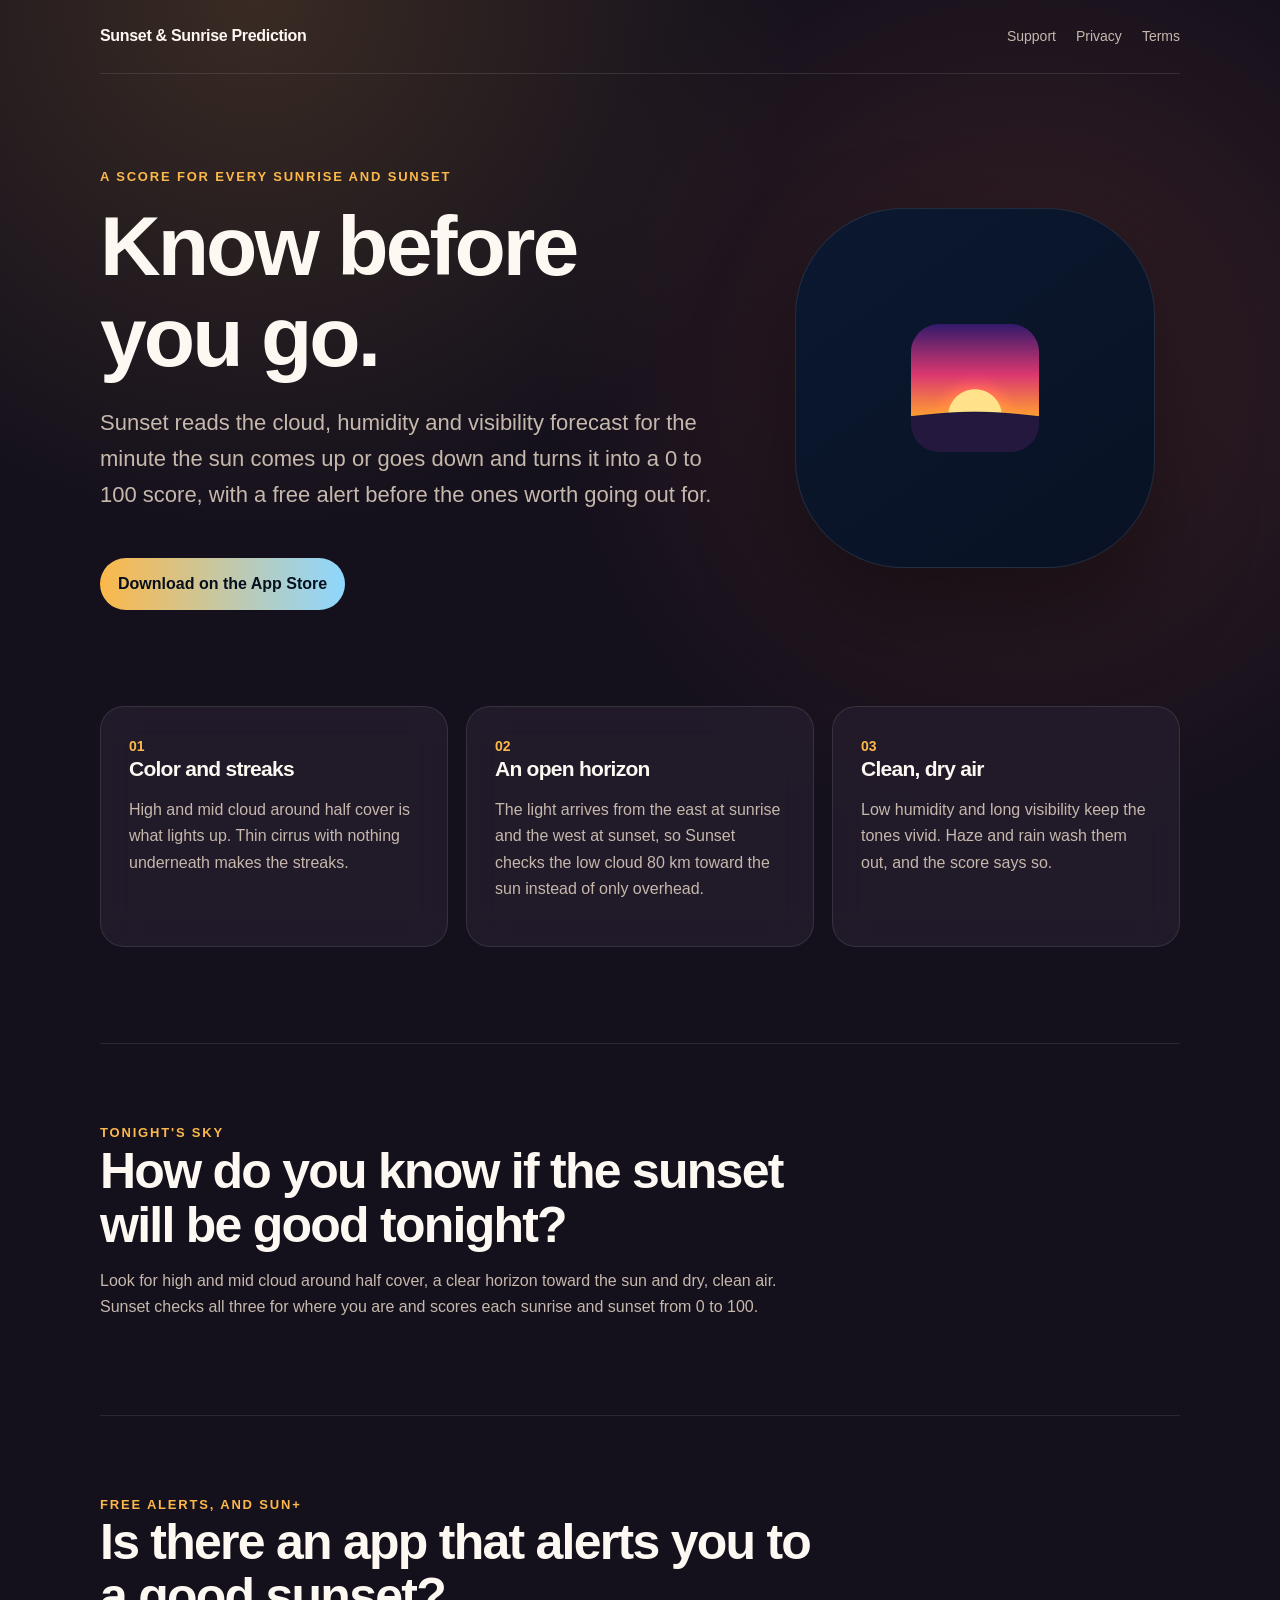
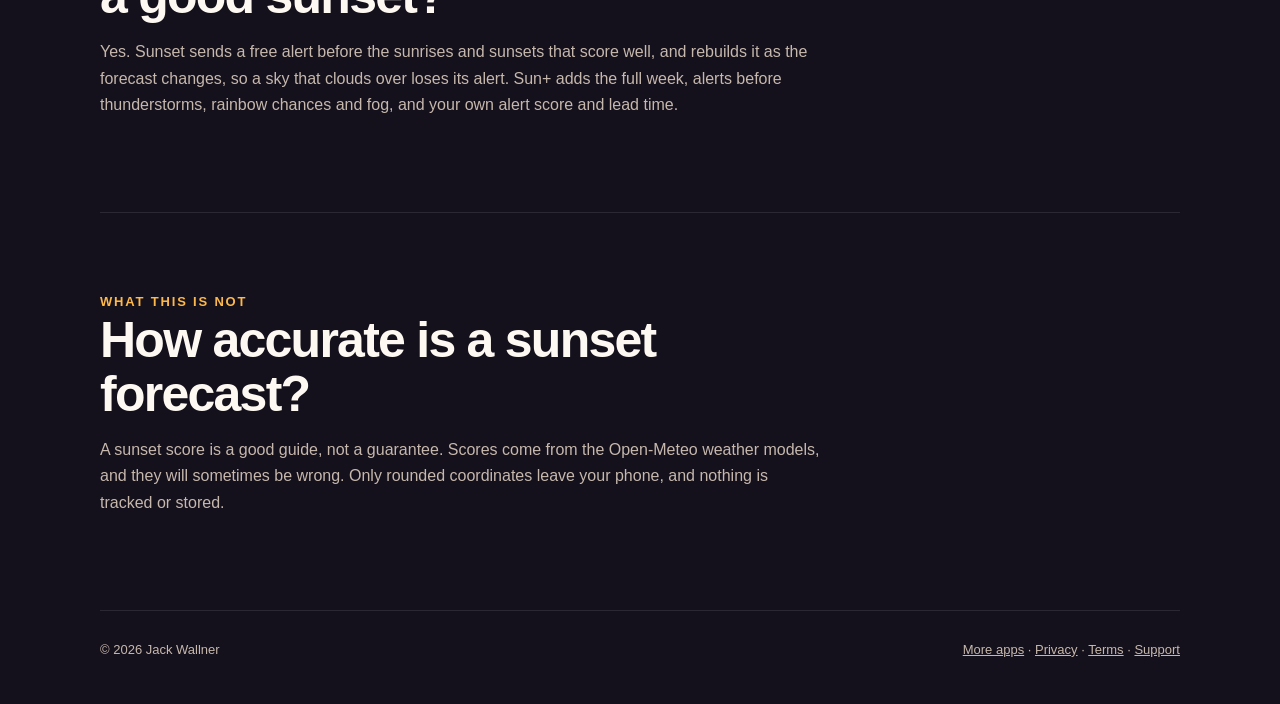
==== docs/index.html @ efdd3965 "feat(site): markdown copies, llms.txt and question H2s for AI search" ====
<!doctype html>
<html lang="en">
  <head>
    <meta charset="utf-8" />
    <meta name="viewport" content="width=device-width, initial-scale=1" />
    <title>Sunset &amp; Sunrise Prediction: Sky Quality Forecast</title>
    <meta name="description" content="Sunset &amp; Sunrise Prediction scores every sunrise and sunset from 0 to 100 using the cloud, humidity and visibility forecast, with a free alert before the good ones." />
    <meta name="robots" content="index, follow, max-image-preview:large" />
    <link rel="icon" type="image/png" sizes="256x256" href="icon_256.png" />
    <link rel="apple-touch-icon" href="icon_256.png" />
    <link rel="canonical" href="https://jackwallner.com/ios/sunset/" />
    <script>if(location.hostname==="jackwallner.github.io"){var c=document.querySelector('link[rel="canonical"]');if(c&&c.href.indexOf("https://jackwallner.com/")===0)location.replace(c.href)}</script>
    <meta name="apple-itunes-app" content="app-id=6821025282" />
    <meta property="og:title" content="Sunset &amp; Sunrise Prediction" />
    <meta property="og:description" content="Sunset &amp; Sunrise Prediction scores every sunrise and sunset from 0 to 100 using the cloud, humidity and visibility forecast, with a free alert before the good ones." />
    <meta property="og:type" content="website" />
    <meta property="og:url" content="https://jackwallner.com/ios/sunset/" />
    <meta property="og:image" content="https://jackwallner.github.io/sunset/icon_256.png" />
    <meta property="og:video" content="https://jackwallner.github.io/sunset/preview.mp4" />
    <meta property="og:video:secure_url" content="https://jackwallner.github.io/sunset/preview.mp4" />
    <meta property="og:video:type" content="video/mp4" />
    <meta property="og:video:width" content="886" />
    <meta property="og:video:height" content="1920" />
    <meta property="og:site_name" content="Jack Wallner" />
    <meta name="twitter:card" content="summary" />
    <script type="application/ld+json">
{
  "@context": "https://schema.org",
  "@graph": [
    {
      "@type": "MobileApplication",
      "@id": "https://jackwallner.com/ios/sunset/#app",
      "name": "Sunset & Sunrise Prediction",
      "alternateName": "Sunset",
      "description": "Sunset & Sunrise Prediction scores every sunrise and sunset from 0 to 100 using the cloud, humidity and visibility forecast, with a free alert before the good ones.",
      "applicationCategory": "WeatherApplication",
      "operatingSystem": "iOS 17.0 or later",
      "url": "https://jackwallner.com/ios/sunset/",
      "downloadUrl": "https://apps.apple.com/us/app/id6821025282",
      "installUrl": "https://apps.apple.com/us/app/id6821025282",
      "sameAs": "https://apps.apple.com/us/app/id6821025282",
      "image": "https://jackwallner.github.io/sunset/icon_256.png",
      "offers": {
        "@type": "Offer",
        "price": "0",
        "priceCurrency": "USD"
      },
      "author": {
        "@type": "Person",
        "name": "Jack Wallner",
        "url": "https://jackwallner.com/"
      }
    },
    {
      "@type": "BreadcrumbList",
      "itemListElement": [
        {
          "@type": "ListItem",
          "position": 1,
          "name": "Jack Wallner",
          "item": "https://jackwallner.com/"
        },
        {
          "@type": "ListItem",
          "position": 2,
          "name": "iOS apps",
          "item": "https://jackwallner.com/ios/"
        },
        {
          "@type": "ListItem",
          "position": 3,
          "name": "Sunset & Sunrise Prediction",
          "item": "https://jackwallner.com/ios/sunset/"
        }
      ]
    }
  ]
}
    </script>
    <link rel="stylesheet" href="styles.css" />
  </head>
  <body>
    <div class="wrap">
      <nav>
        <a class="brand" href="index.html">Sunset &amp; Sunrise Prediction</a>
        <div class="nav-links"><a href="support.html">Support</a><a href="privacy-policy.html">Privacy</a><a href="terms.html">Terms</a></div>
      </nav>
      <main>
        <section class="hero">
          <div>
            <div class="eyebrow">A score for every sunrise and sunset</div>
            <h1>Know before you go.</h1>
            <p class="lead">
              Sunset reads the cloud, humidity and visibility forecast for the
              minute the sun comes up or goes down and turns it into a 0 to 100
              score, with a free alert before the ones worth going out for.
            </p>
            <a class="cta" href="https://apps.apple.com/us/app/sunset-sunrise-prediction/id6821025282?pt=128748779&amp;ct=jw-sunset-home&amp;mt=8">Download on the App Store</a>
          </div>
          <div class="icon-card" aria-label="A sun half set on a dark horizon">
            <img src="icon_256.png" width="128" height="128" alt="" style="border-radius:28px" />
          </div>
        </section>

        <section id="how-it-works" class="grid">
          <article class="card">
            <div class="number">01</div>
            <h3>Color and streaks</h3>
            <p>High and mid cloud around half cover is what lights up. Thin cirrus with nothing underneath makes the streaks.</p>
          </article>
          <article class="card">
            <div class="number">02</div>
            <h3>An open horizon</h3>
            <p>The light arrives from the east at sunrise and the west at sunset, so Sunset checks the low cloud 80 km toward the sun instead of only overhead.</p>
          </article>
          <article class="card">
            <div class="number">03</div>
            <h3>Clean, dry air</h3>
            <p>Low humidity and long visibility keep the tones vivid. Haze and rain wash them out, and the score says so.</p>
          </article>
        </section>

        <section class="section">
          <div class="section-copy">
            <div class="eyebrow">Tonight's sky</div>
            <h2>How do you know if the sunset will be good tonight?</h2>
            <p>Look for high and mid cloud around half cover, a clear horizon toward the sun and dry, clean air. Sunset checks all three for where you are and scores each sunrise and sunset from 0 to 100.</p>
          </div>
        </section>

        <section class="section">
          <div class="section-copy">
            <div class="eyebrow">Free alerts, and Sun+</div>
            <h2>Is there an app that alerts you to a good sunset?</h2>
            <p>Yes. Sunset sends a free alert before the sunrises and sunsets that score well, and rebuilds it as the forecast changes, so a sky that clouds over loses its alert. Sun+ adds the full week, alerts before thunderstorms, rainbow chances and fog, and your own alert score and lead time.</p>
          </div>
        </section>

        <section class="section">
          <div class="section-copy">
            <div class="eyebrow">What this is not</div>
            <h2>How accurate is a sunset forecast?</h2>
            <p>A sunset score is a good guide, not a guarantee. Scores come from the Open-Meteo weather models, and they will sometimes be wrong. Only rounded coordinates leave your phone, and nothing is tracked or stored.</p>
          </div>
        </section>
      </main>
      <footer>
        <span>© 2026 Jack Wallner</span>
        <span><a href="https://jackwallner.com/ios/">More apps</a> · <a href="privacy-policy.html">Privacy</a> · <a href="terms.html">Terms</a> · <a href="support.html">Support</a></span>
      </footer>
    </div>
  </body>
</html>
---- docs/styles.css ----
:root {
  color-scheme: dark;
  --ink: #fdf8f1;
  --muted: #c6b8ac;
  --line: rgba(255, 255, 255, 0.1);
  --panel: rgba(38, 30, 46, 0.74);
  --amber: #fcb84a;
  --gold: #ffd75e;
  --night: #14101c;
}

* {
  box-sizing: border-box;
}

html {
  scroll-behavior: smooth;
}

body {
  margin: 0;
  color: var(--ink);
  background:
    radial-gradient(
      circle at 20% 0%,
      rgba(252, 184, 74, 0.16),
      transparent 34rem
    ),
    radial-gradient(
      circle at 80% 16%,
      rgba(198, 92, 72, 0.20),
      transparent 30rem
    ),
    var(--night);
  font:
    16px/1.65 ui-sans-serif,
    -apple-system,
    BlinkMacSystemFont,
    "SF Pro Text",
    sans-serif;
}

a {
  color: inherit;
}

.wrap {
  width: min(1080px, calc(100% - 40px));
  margin: 0 auto;
}

nav {
  display: flex;
  align-items: center;
  justify-content: space-between;
  min-height: 74px;
  border-bottom: 1px solid var(--line);
}

.brand {
  font-weight: 760;
  letter-spacing: -0.02em;
  text-decoration: none;
}
.nav-links {
  display: flex;
  gap: 20px;
  color: var(--muted);
  font-size: 14px;
}
.nav-links a {
  text-decoration: none;
}

.hero {
  display: grid;
  grid-template-columns: 1.2fr 0.8fr;
  gap: 56px;
  align-items: center;
  padding: 92px 0 76px;
}

.eyebrow {
  color: var(--amber);
  font-size: 13px;
  font-weight: 720;
  letter-spacing: 0.14em;
  text-transform: uppercase;
}

h1,
h2,
h3 {
  margin: 0;
  letter-spacing: -0.035em;
  line-height: 1.08;
}
h1 {
  max-width: 760px;
  margin-top: 14px;
  font-size: clamp(48px, 7vw, 84px);
}
h2 {
  font-size: clamp(32px, 4vw, 50px);
}
h3 {
  font-size: 21px;
}
p {
  color: var(--muted);
}
.lead {
  max-width: 650px;
  font-size: clamp(18px, 2vw, 22px);
}

.icon-card {
  width: min(100%, 360px);
  aspect-ratio: 1;
  display: grid;
  place-items: center;
  justify-self: center;
  border: 1px solid var(--line);
  border-radius: 30%;
  background: linear-gradient(145deg, #0b1830, #091224);
  box-shadow: 0 40px 100px rgba(0, 0, 0, 0.42);
}

.icon-card svg {
  width: 78%;
  height: 78%;
}

.grid {
  display: grid;
  grid-template-columns: repeat(3, 1fr);
  gap: 18px;
  padding: 20px 0 96px;
}

.card {
  min-height: 230px;
  padding: 28px;
  border: 1px solid var(--line);
  border-radius: 24px;
  background: var(--panel);
  backdrop-filter: blur(16px);
}

.number {
  color: var(--amber);
  font-size: 14px;
  font-weight: 760;
}

.section {
  padding: 78px 0;
  border-top: 1px solid var(--line);
}
.section-copy {
  max-width: 720px;
}
.formula {
  display: inline-block;
  margin-top: 18px;
  padding: 16px 20px;
  border: 1px solid var(--line);
  border-radius: 14px;
  color: var(--ink);
  background: rgba(0, 0, 0, 0.22);
  font:
    16px ui-monospace,
    SFMono-Regular,
    Menlo,
    monospace;
}

.cta {
  display: inline-flex;
  margin-top: 22px;
  padding: 13px 18px;
  border-radius: 999px;
  color: #06101d;
  background: linear-gradient(90deg, var(--amber), #8ed7ff);
  font-weight: 760;
  text-decoration: none;
}

.legal {
  max-width: 760px;
  padding: 72px 0 100px;
}
.legal h1 {
  font-size: clamp(42px, 6vw, 66px);
}
.legal h2 {
  margin-top: 46px;
  font-size: 28px;
}
.legal li,
.legal p {
  color: var(--muted);
}

footer {
  display: flex;
  justify-content: space-between;
  gap: 20px;
  padding: 28px 0 44px;
  border-top: 1px solid var(--line);
  color: var(--muted);
  font-size: 13px;
}

@media (max-width: 760px) {
  .hero {
    grid-template-columns: 1fr;
    padding-top: 62px;
  }
  .icon-card {
    grid-row: 1;
    width: 230px;
  }
  .grid {
    grid-template-columns: 1fr;
  }
  .nav-links {
    gap: 12px;
  }
  footer {
    flex-direction: column;
  }
}
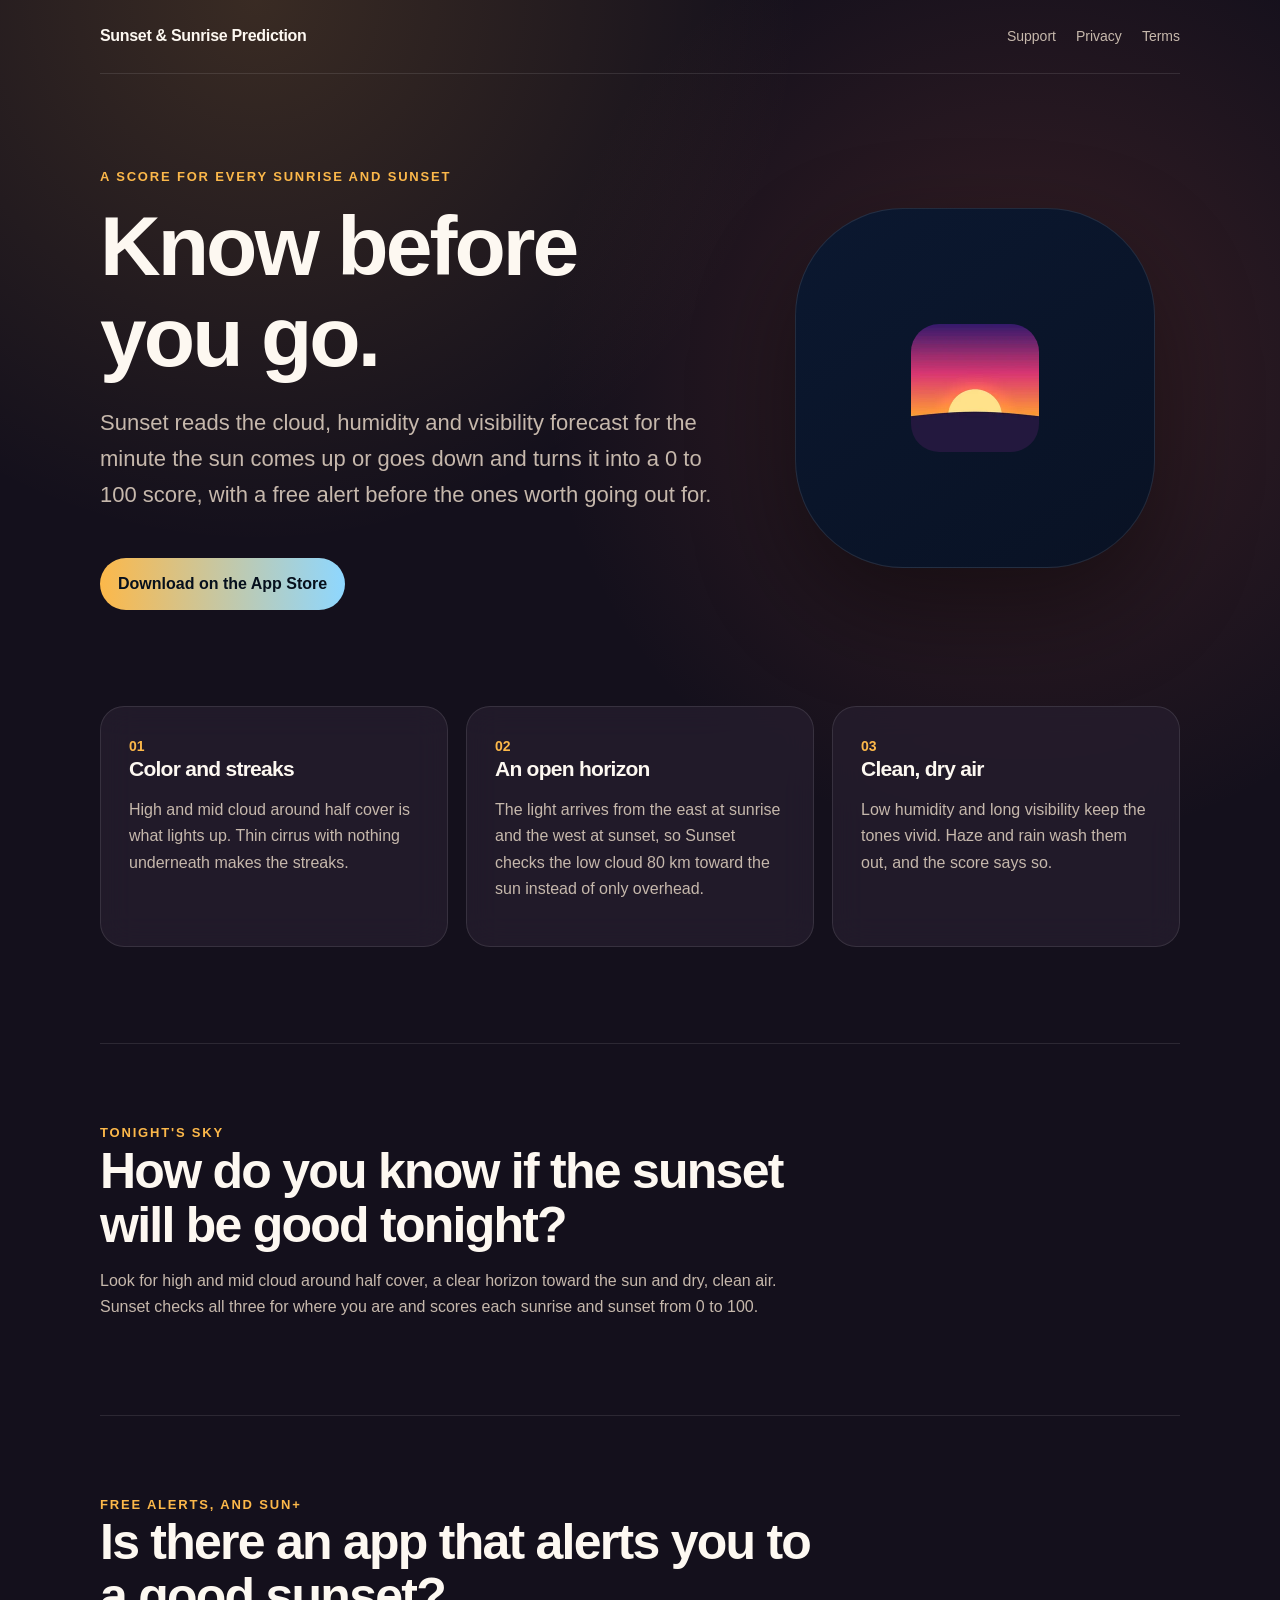
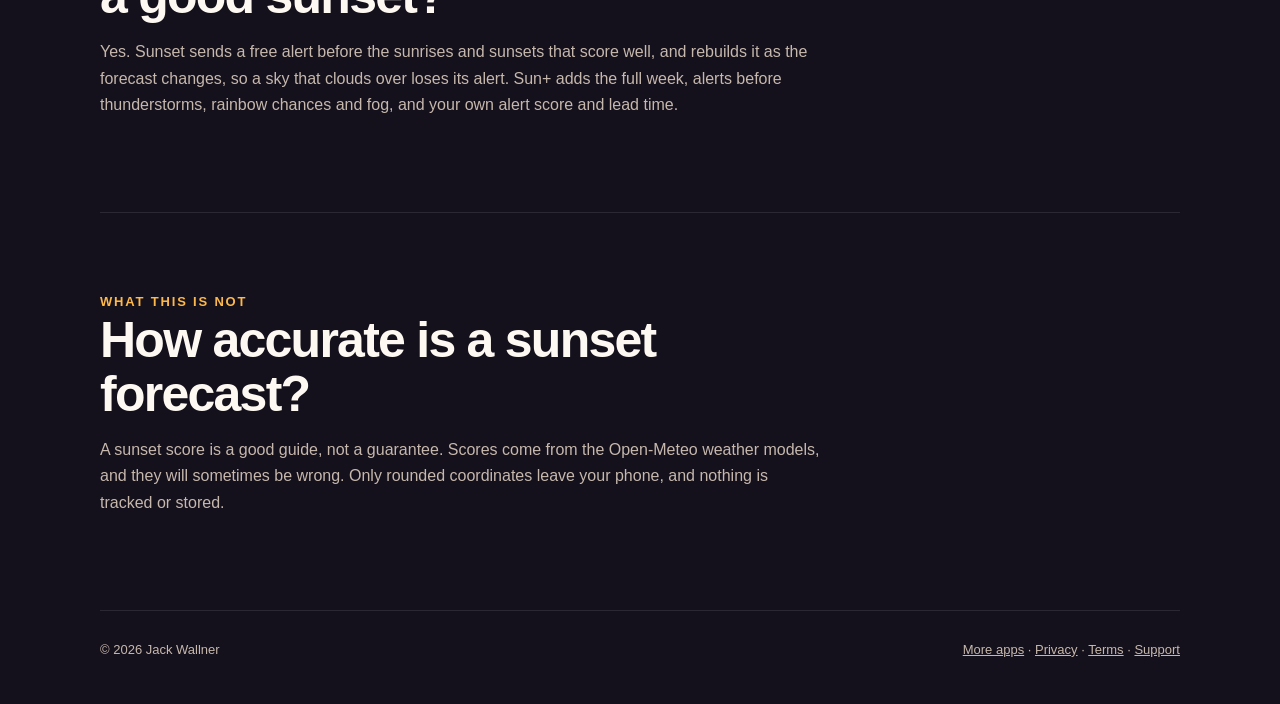
==== commit 79e795cb: "perf(site): serve sized WebP images and larger footer tap targets" ====
--- a/docs/index.html
+++ b/docs/index.html
@@ -15,12 +15,12 @@
     <meta property="og:description" content="Sunset &amp; Sunrise Prediction scores every sunrise and sunset from 0 to 100 using the cloud, humidity and visibility forecast, with a free alert before the good ones." />
     <meta property="og:type" content="website" />
     <meta property="og:url" content="https://jackwallner.com/ios/sunset/" />
-    <meta property="og:image" content="https://jackwallner.github.io/sunset/icon_256.png" />
+    <meta property="og:image" content="https://jackwallner.github.io/sunset/og-preview.png" />
     <meta property="og:video" content="https://jackwallner.github.io/sunset/preview.mp4" />
     <meta property="og:video:secure_url" content="https://jackwallner.github.io/sunset/preview.mp4" />
     <meta property="og:video:type" content="video/mp4" />
-    <meta property="og:video:width" content="886" />
-    <meta property="og:video:height" content="1920" />
+    <meta property="og:video:width" content="1080" />
+    <meta property="og:video:height" content="1080" />
     <meta property="og:site_name" content="Jack Wallner" />
     <meta name="twitter:card" content="summary" />
     <script type="application/ld+json">
@@ -98,7 +98,7 @@
             <a class="cta" href="https://apps.apple.com/us/app/sunset-sunrise-prediction/id6821025282?pt=128748779&amp;ct=jw-sunset-home&amp;mt=8">Download on the App Store</a>
           </div>
           <div class="icon-card" aria-label="A sun half set on a dark horizon">
-            <img src="icon_256.png" width="128" height="128" alt="" style="border-radius:28px" />
+            <img src="icon_256.webp" width="128" height="128" alt="" style="border-radius:28px" />
           </div>
         </section>
 
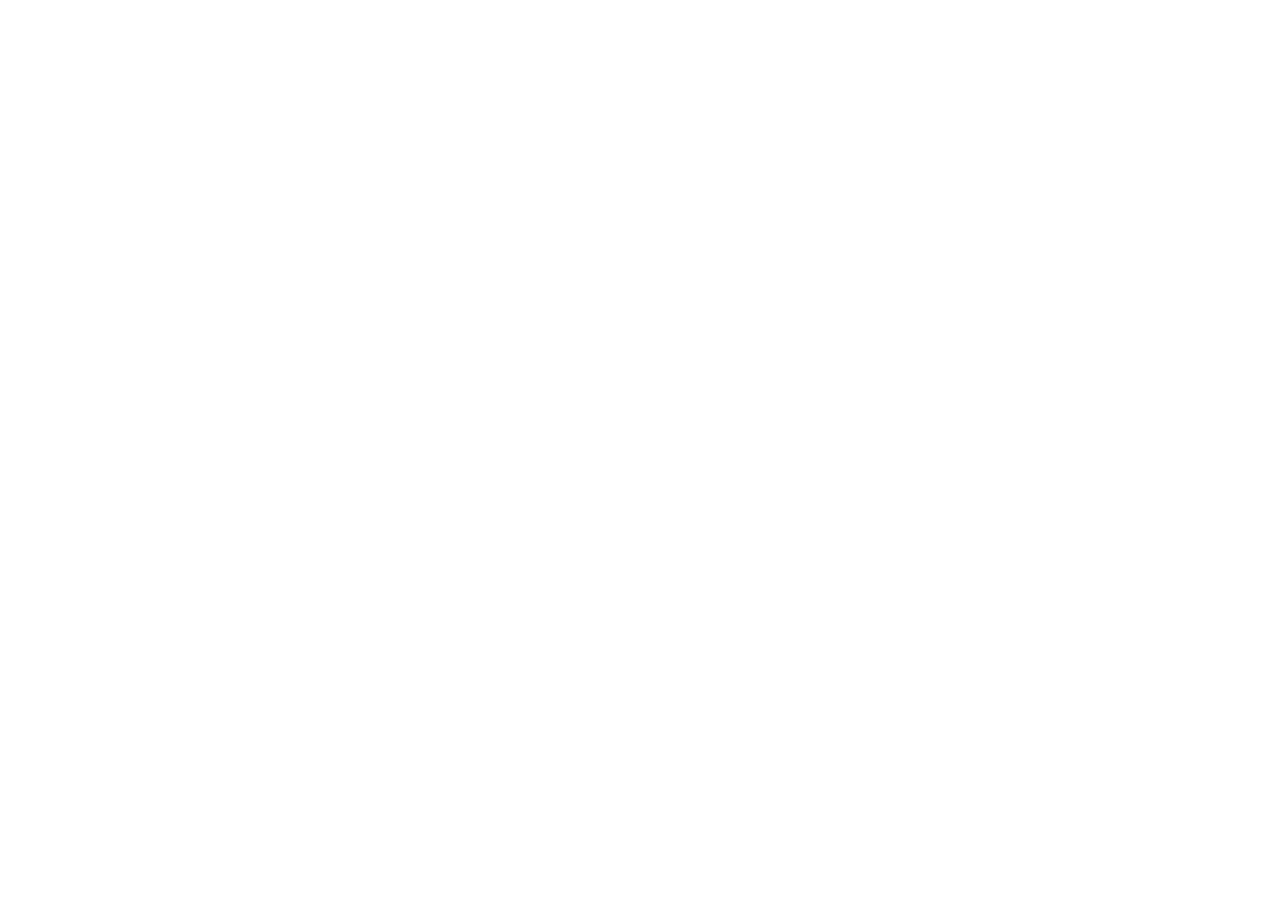
==== commit 8d2df6a2: "fix(seo): meta refresh github.io copies to the jackwallner.com canonical" ====
--- a/docs/index.html
+++ b/docs/index.html
@@ -9,6 +9,7 @@
     <link rel="icon" type="image/png" sizes="256x256" href="icon_256.png" />
     <link rel="apple-touch-icon" href="icon_256.png" />
     <link rel="canonical" href="https://jackwallner.com/ios/sunset/" />
+    <meta http-equiv="refresh" content="0; url=https://jackwallner.com/ios/sunset/">
     <script>if(location.hostname==="jackwallner.github.io"){var c=document.querySelector('link[rel="canonical"]');if(c&&c.href.indexOf("https://jackwallner.com/")===0)location.replace(c.href)}</script>
     <meta name="apple-itunes-app" content="app-id=6821025282" />
     <meta property="og:title" content="Sunset &amp; Sunrise Prediction" />
@@ -97,12 +98,13 @@
             </p>
             <a class="cta" href="https://apps.apple.com/us/app/sunset-sunrise-prediction/id6821025282?pt=128748779&amp;ct=jw-sunset-home&amp;mt=8">Download on the App Store</a>
           </div>
-          <div class="icon-card" aria-label="A sun half set on a dark horizon">
+          <div class="icon-card" role="img" aria-label="A sun half set on a dark horizon">
             <img src="icon_256.webp" width="128" height="128" alt="" style="border-radius:28px" />
           </div>
         </section>
 
-        <section id="how-it-works" class="grid">
+        <h2 class="sr-only">How it works</h2>
+<section id="how-it-works" class="grid">
           <article class="card">
             <div class="number">01</div>
             <h3>Color and streaks</h3>
--- a/docs/styles.css
+++ b/docs/styles.css
@@ -231,3 +231,4 @@
     flex-direction: column;
   }
 }
+.sr-only { position: absolute; width: 1px; height: 1px; padding: 0; margin: -1px; overflow: hidden; clip: rect(0, 0, 0, 0); white-space: nowrap; border: 0; }
